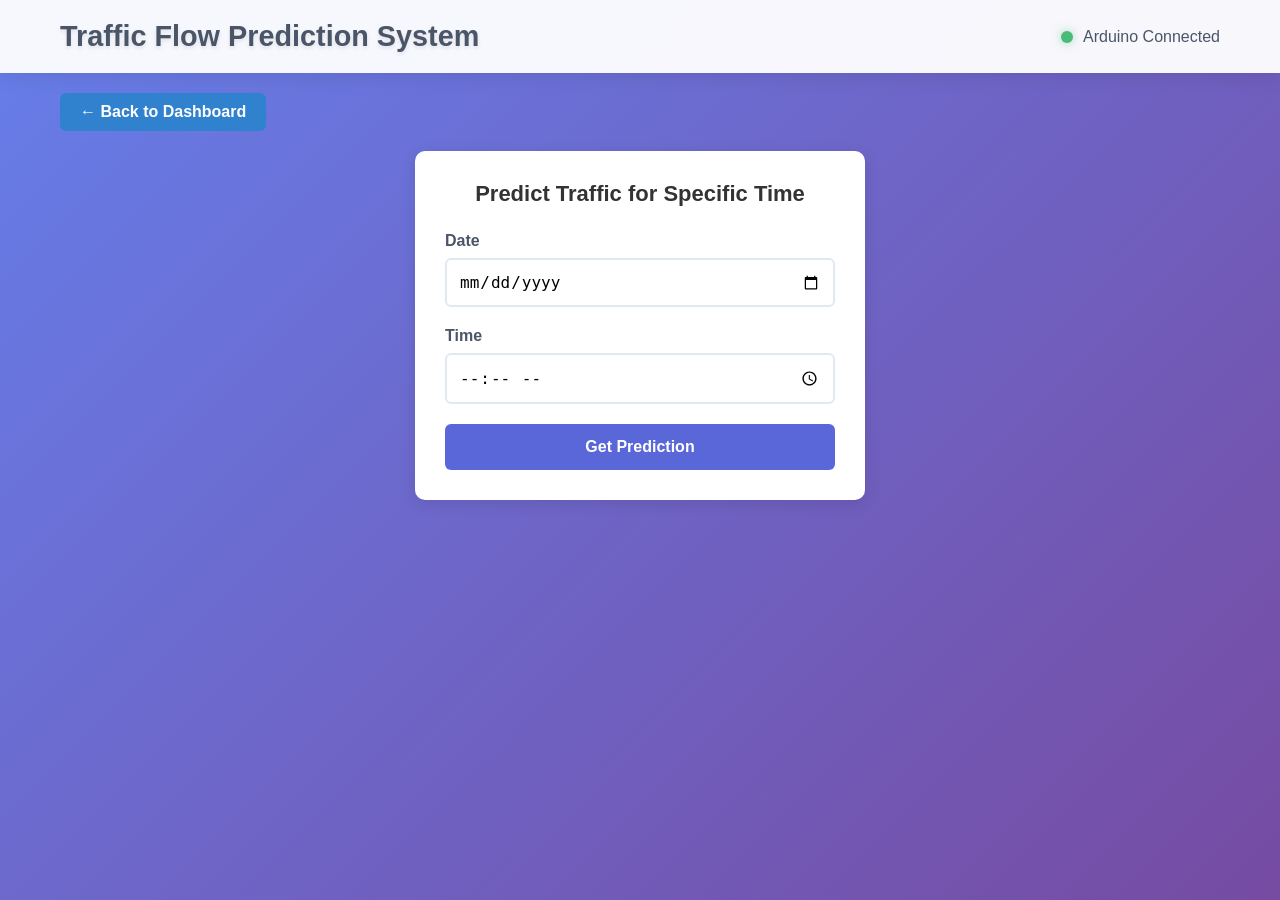
==== custom-prediction.html @ 11419d6f "Initial commit" ====
<!DOCTYPE html>
<html lang="en">
<head>
    <meta charset="UTF-8">
    <meta name="viewport" content="width=device-width, initial-scale=1.0">
    <title>Custom Date/Time Prediction - Traffic Flow System</title>
    <link rel="stylesheet" href="styles.css">
</head>
<body>
    <header class="header">
        <div class="container">
            <h1 class="logo">Traffic Flow Prediction System</h1>
            <div class="system-status">
                <span class="status-indicator online"></span>
                <span class="status-text">Arduino Connected</span>
            </div>
        </div>
    </header>

    <main class="dashboard">
        <div class="container">
            <a href="index.html" class="back-btn">← Back to Dashboard</a>

            <section class="form-card">
                <h2>Predict Traffic for Specific Time</h2>
                <form class="prediction-form" id="prediction-form">
                    <label for="date-input">Date</label>
                    <input type="date" id="date-input" name="date" required>

                    <label for="time-input">Time</label>
                    <input type="time" id="time-input" name="time" required>

                    <button type="submit" class="btn-submit">Get Prediction</button>
                </form>
            </section>

            <section class="prediction-section results-section" id="results-section">
                <h2>Prediction Results</h2>
                <div class="prediction-grid">
                    <div class="prediction-card">
                        <h3>Expected Vehicles</h3>
                        <div class="prediction-value" id="result-vehicles">0</div>
                        <span class="prediction-label">Predicted count for selected time</span>
                    </div>
                    <div class="prediction-card">
                        <h3>Confidence Level</h3>
                        <div class="confidence-bar">
                            <div class="confidence-fill" id="result-confidence-bar" style="width: 0%"></div>
                        </div>
                        <span class="prediction-label" id="result-confidence-text">0% Confidence</span>
                    </div>
                </div>
            </section>
        </div>
    </main>

    <script>
        var form = document.getElementById('prediction-form');
        var resultsSection = document.getElementById('results-section');

        form.addEventListener('submit', function(event) {
            event.preventDefault();

            var dateInput = document.getElementById('date-input').value;
            var timeInput = document.getElementById('time-input').value;
            if (!dateInput || !timeInput) return;

            fetch('/api/predict/custom', {
                method: 'POST',
                headers: { 'Content-Type': 'application/json' },
                body: JSON.stringify({ date: dateInput, time: timeInput })
            })
            .then(function(res) { return res.json(); })
            .then(function(data) {
                resultsSection.classList.add('visible');
                document.getElementById('result-vehicles').textContent = data.prediction;
                document.getElementById('result-confidence-bar').style.width = (data.confidence || 0) + '%';
                document.getElementById('result-confidence-text').textContent = (data.confidence || 0) + '% Confidence';
                resultsSection.scrollIntoView({ behavior: 'smooth' });
            })
            .catch(function() {
                resultsSection.classList.add('visible');
                document.getElementById('result-vehicles').textContent = '--';
                document.getElementById('result-confidence-text').textContent = 'Error loading prediction';
            });
        });
    </script>
</body>
</html>
---- styles.css ----
/* Reset default browser styles */
* {
    margin: 0;
    padding: 0;
    box-sizing: border-box;
}

body {
    font-family: 'Segoe UI', Tahoma, Geneva, Verdana, sans-serif;
    background: linear-gradient(135deg, #667eea 0%, #764ba2 100%);
    min-height: 100vh;
    color: #333;
}

.container {
    max-width: 1200px;
    margin: 0 auto;
    padding: 20px;
}

/* Main navigation header */
.header {
    background: rgba(255, 255, 255, 0.95);
    backdrop-filter: blur(10px);
    box-shadow: 0 2px 20px rgba(0, 0, 0, 0.1);
    position: sticky;
    top: 0;
    z-index: 100;
}

.header .container {
    display: flex;
    justify-content: space-between;
    align-items: center;
}

.logo {
    font-size: 1.8rem;
    font-weight: 700;
    color: #4a5568;
    text-shadow: 0 2px 4px rgba(0, 0, 0, 0.1);
}

.system-status {
    display: flex;
    align-items: center;
    gap: 10px;
}

.status-indicator {
    width: 12px;
    height: 12px;
    border-radius: 50%;
    display: inline-block;
    animation: pulse 2s infinite;
}

.status-indicator.offline {
    background: #f56565;
    box-shadow: 0 0 10px rgba(245, 101, 101, 0.5);
}

.status-indicator.online {
    background: #48bb78;
    box-shadow: 0 0 10px rgba(72, 187, 120, 0.5);
}

.status-text {
    font-weight: 500;
    color: #4a5568;
}
@keyframes pulse {
    0%, 100% { opacity: 1; }
    50% { opacity: 0.7; }
}

/* Dashboard statistics cards */
.stats-grid {
    display: grid;
    grid-template-columns: repeat(auto-fit, minmax(250px, 1fr));
    gap: 20px;
    margin-bottom: 30px;
}

.stat-card {
    background: white;
    padding: 20px;
    border-radius: 10px;
    box-shadow: 0 4px 15px rgba(0,0,0,0.1);
    display: flex;
    align-items: center;
    gap: 15px;
}

.stat-card:hover {
    transform: translateY(-5px);
    transition: 0.3s;
}

.stat-icon {
    font-size: 40px;
}

.stat-content h3 {
    font-size: 14px;
    color: #666;
    margin-bottom: 5px;
}

.stat-number {
    font-size: 32px;
    font-weight: bold;
    margin-bottom: 5px;
}

.stat-label {
    font-size: 12px;
    color: #999;
}

/* Different card color themes */
.stat-card.primary .stat-number { color: #3182ce; }
.stat-card.secondary .stat-number { color: #805ad5; }
.stat-card.success .stat-number { color: #38a169; }
.stat-card.warning .stat-number { color: #d69e2e; }

/* Chart containers and sections */
.chart-section, .prediction-section, .metrics-section, .controls-section, .status-footer {
    background: white;
    padding: 20px;
    border-radius: 10px;
    box-shadow: 0 4px 15px rgba(0,0,0,0.1);
    margin-bottom: 20px;
}

.chart-header {
    display: flex;
    justify-content: space-between;
    align-items: center;
    margin-bottom: 20px;
}

.chart-header h2 {
    font-size: 20px;
    color: #333;
}

.time-controls {
    display: flex;
    gap: 10px;
}

.time-btn {
    padding: 8px 16px;
    border: 2px solid #ddd;
    background: white;
    border-radius: 5px;
    cursor: pointer;
}

.time-btn.active {
    background: #3182ce;
    color: white;
    border-color: #3182ce;
}

/* Chart containers */
.chart-placeholder {
    width: 100%;
    height: 250px;
    border-radius: 8px;
    display: flex;
    align-items: center;
    justify-content: center;
}

.chart-placeholder.chart-wrapper {
    background: #fafafa;
    border: 1px solid #e2e8f0;
}

.chart-placeholder .placeholder-content {
    text-align: center;
}

.placeholder-content h3 {
    color: #666;
    margin-bottom: 10px;
}

.placeholder-content p {
    color: #999;
    font-size: 14px;
}

/* Traffic prediction display cards */
.prediction-grid {
    display: grid;
    grid-template-columns: repeat(auto-fit, minmax(200px, 1fr));
    gap: 15px;
    margin-bottom: 20px;
}

.prediction-card {
    background: linear-gradient(135deg, #667eea, #764ba2);
    color: white;
    padding: 20px;
    border-radius: 8px;
    text-align: center;
}

.prediction-card h3 {
    font-size: 16px;
    margin-bottom: 10px;
}

.prediction-value {
    font-size: 28px;
    font-weight: bold;
    margin-bottom: 5px;
}

.prediction-label {
    font-size: 14px;
    opacity: 0.8;
}

.confidence-bar {
    width: 100%;
    height: 8px;
    background: rgba(255,255,255,0.3);
    border-radius: 4px;
    margin: 10px 0;
}

.confidence-fill {
    height: 100%;
    background: #48bb78;
    border-radius: 4px;
    width: 0%;
}

/* Machine learning model performance */
.metrics-grid {
    display: grid;
    grid-template-columns: repeat(auto-fit, minmax(200px, 1fr));
    gap: 15px;
}

.metric-card {
    background: #f7fafc;
    border: 2px solid #e2e8f0;
    border-radius: 12px;
    padding: 1.5rem;
    transition: all 0.3s ease;
}
.metric-card:hover {
    border-color: #3182ce;
    transform: translateY(-2px);
}

.metric-card h4 {
    color: #2d3748;
    font-size: 1.1rem;
    margin-bottom: 1rem;
    text-align: center;
}
.metric-item {
    display: flex;
    justify-content: space-between;
    margin-bottom: 8px;
}

.metric-label {
    color: #666;
}

.metric-value {
    font-weight: bold;
    color: #3182ce;
}

/* Action buttons for system controls */
.control-buttons {
    display: grid;
    grid-template-columns: repeat(auto-fit, minmax(180px, 1fr));
    gap: 15px;
}

.btn {
    padding: 12px 20px;
    border: none;
    border-radius: 6px;
    font-weight: bold;
    cursor: pointer;
    font-size: 14px;
}

.btn:hover {
    transform: translateY(-2px);
    transition: 0.3s;
}

.btn-primary { background: #3182ce; color: white; }
.btn-secondary { background: #718096; color: white; }
.btn-success { background: #38a169; color: white; }
.btn-custom { background: #5a67d8; color: white; text-decoration: none; display: inline-flex; align-items: center; justify-content: center; }
.btn-warning { background: #d69e2e; color: white; }

/* System status information footer */
.status-info {
    display: flex;
    justify-content: space-around;
    text-align: center;
}

.status-item {
    display: flex;
    flex-direction: column;
}

.status-label {
    font-size: 12px;
    color: #666;
    margin-bottom: 5px;
}

.status-value {
    font-weight: bold;
    color: #333;
}

/* Custom prediction page: form card and back button */
.back-btn {
    display: inline-block;
    padding: 10px 20px;
    background: #3182ce;
    color: white;
    text-decoration: none;
    border-radius: 6px;
    font-weight: bold;
    margin-bottom: 20px;
}

.back-btn:hover {
    background: #2c5282;
    transform: translateY(-2px);
    transition: 0.3s;
}

.form-card {
    background: white;
    padding: 30px;
    border-radius: 10px;
    box-shadow: 0 4px 15px rgba(0,0,0,0.1);
    max-width: 450px;
    margin: 0 auto 20px;
}

.form-card h2 {
    font-size: 22px;
    color: #333;
    margin-bottom: 25px;
    text-align: center;
}

.prediction-form label {
    display: block;
    font-weight: 600;
    color: #4a5568;
    margin-bottom: 8px;
}

.prediction-form input[type="date"],
.prediction-form input[type="time"] {
    width: 100%;
    padding: 12px;
    border: 2px solid #e2e8f0;
    border-radius: 6px;
    font-size: 16px;
    margin-bottom: 20px;
}

.prediction-form input:focus {
    outline: none;
    border-color: #3182ce;
}

.btn-submit {
    width: 100%;
    padding: 14px;
    background: #5a67d8;
    color: white;
    border: none;
    border-radius: 6px;
    font-size: 16px;
    font-weight: bold;
    cursor: pointer;
}

.btn-submit:hover {
    background: #4c51bf;
    transform: translateY(-2px);
    transition: 0.3s;
}

.results-section {
    display: none;
    margin-top: 25px;
}

.results-section.visible {
    display: block;
}

/* Responsive design for mobile devices */
@media (max-width: 768px) {
    .container {
        padding: 15px;
    }
    
    .header .container {
        flex-direction: column;
        gap: 15px;
    }
    
    .stats-grid {
        grid-template-columns: 1fr;
    }
    
    .stat-card {
        flex-direction: column;
        text-align: center;
    }
    
    .chart-header {
        flex-direction: column;
        gap: 15px;
    }
    
    .status-info {
        flex-direction: column;
        gap: 15px;
    }
}
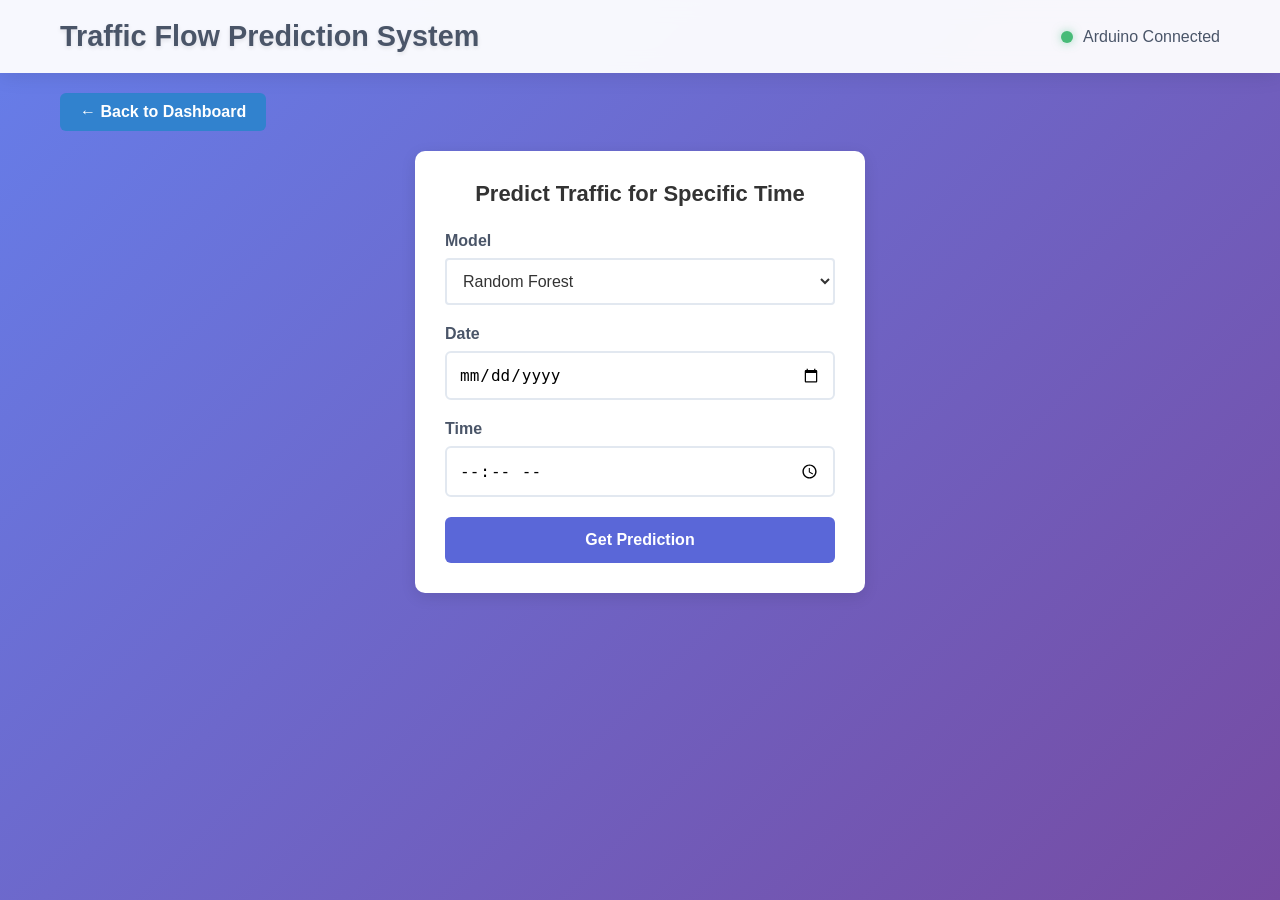
==== commit 251d24e4: "update" ====
--- a/custom-prediction.html
+++ b/custom-prediction.html
@@ -24,6 +24,12 @@
             <section class="form-card">
                 <h2>Predict Traffic for Specific Time</h2>
                 <form class="prediction-form" id="prediction-form">
+                    <label for="model-input">Model</label>
+                    <select id="model-input" name="model" class="model-select">
+                        <option value="rf">Random Forest</option>
+                        <option value="lstm">LSTM (Deep Learning)</option>
+                    </select>
+
                     <label for="date-input">Date</label>
                     <input type="date" id="date-input" name="date" required>
 
@@ -61,6 +67,7 @@
         form.addEventListener('submit', function(event) {
             event.preventDefault();
 
+            var modelInput = document.getElementById('model-input').value;
             var dateInput = document.getElementById('date-input').value;
             var timeInput = document.getElementById('time-input').value;
             if (!dateInput || !timeInput) return;
@@ -68,7 +75,7 @@
             fetch('/api/predict/custom', {
                 method: 'POST',
                 headers: { 'Content-Type': 'application/json' },
-                body: JSON.stringify({ date: dateInput, time: timeInput })
+                body: JSON.stringify({ date: dateInput, time: timeInput, model: modelInput })
             })
             .then(function(res) { return res.json(); })
             .then(function(data) {
@@ -85,5 +92,6 @@
             });
         });
     </script>
+
 </body>
 </html>
--- a/styles.css
+++ b/styles.css
@@ -414,6 +414,52 @@
     display: block;
 }
 
+/* Model selection dropdown */
+.prediction-header {
+    display: flex;
+    justify-content: space-between;
+    align-items: center;
+    margin-bottom: 10px;
+    padding: 0 10px;
+}
+
+.model-select {
+    background: rgba(255, 255, 255, 0.2);
+    color: white;
+    border: 1px solid rgba(255, 255, 255, 0.4);
+    border-radius: 4px;
+    padding: 4px 8px;
+    font-size: 14px;
+    cursor: pointer;
+    outline: none;
+}
+
+.model-select option {
+    background: #764ba2;
+    color: white;
+}
+
+/* Specific styling for custom prediction form selector */
+.prediction-form .model-select {
+    background: white;
+    color: #333;
+    border: 2px solid #e2e8f0;
+    width: 100%;
+    padding: 12px;
+    margin-bottom: 20px;
+    font-size: 16px;
+}
+
+.metric-card.highlight {
+    border-color: #5a67d8;
+    background: #f0f4ff;
+    box-shadow: 0 4px 12px rgba(90, 103, 216, 0.15);
+}
+
+.metric-card.highlight h4 {
+    color: #5a67d8;
+}
+
 /* Responsive design for mobile devices */
 @media (max-width: 768px) {
     .container {
@@ -443,4 +489,51 @@
         flex-direction: column;
         gap: 15px;
     }
+
+    .prediction-header {
+        flex-direction: column;
+        gap: 10px;
+    }
+}
+
+/* Loader Overlay */
+.loader-overlay {
+    position: fixed;
+    top: 0; left: 0; width: 100%; height: 100%;
+    background: rgba(255, 255, 255, 0.7);
+    backdrop-filter: blur(4px);
+    z-index: 1000;
+    display: flex;
+    flex-direction: column;
+    align-items: center;
+    justify-content: center;
+    opacity: 0;
+    pointer-events: none;
+    transition: opacity 0.3s ease;
+}
+
+.loader-overlay.active {
+    opacity: 1;
+    pointer-events: all;
+}
+
+.loader-spinner {
+    width: 60px;
+    height: 60px;
+    border: 6px solid #e2e8f0;
+    border-top: 6px solid #5a67d8;
+    border-radius: 50%;
+    animation: spin 1s linear infinite;
+    margin-bottom: 20px;
+}
+
+.loader-overlay p {
+    font-size: 18px;
+    font-weight: bold;
+    color: #4a5568;
+}
+
+@keyframes spin {
+    0% { transform: rotate(0deg); }
+    100% { transform: rotate(360deg); }
 }
